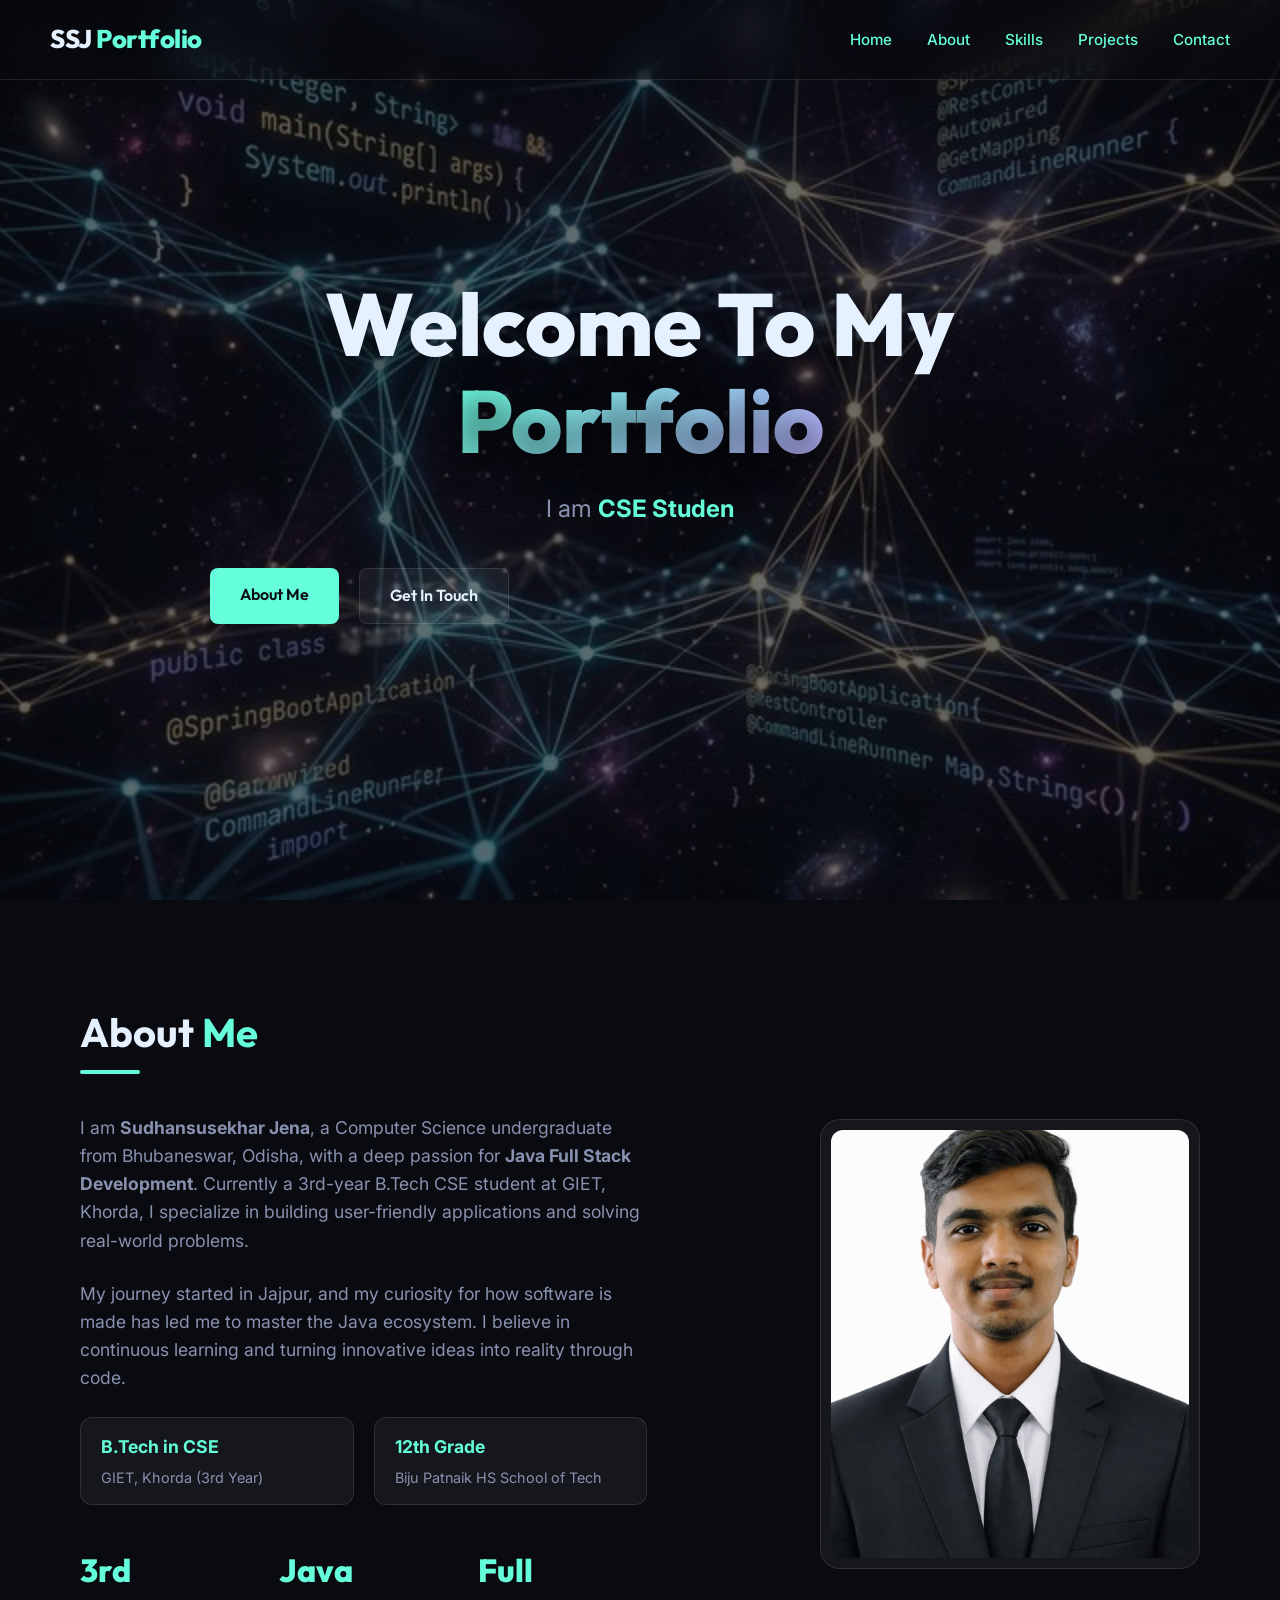
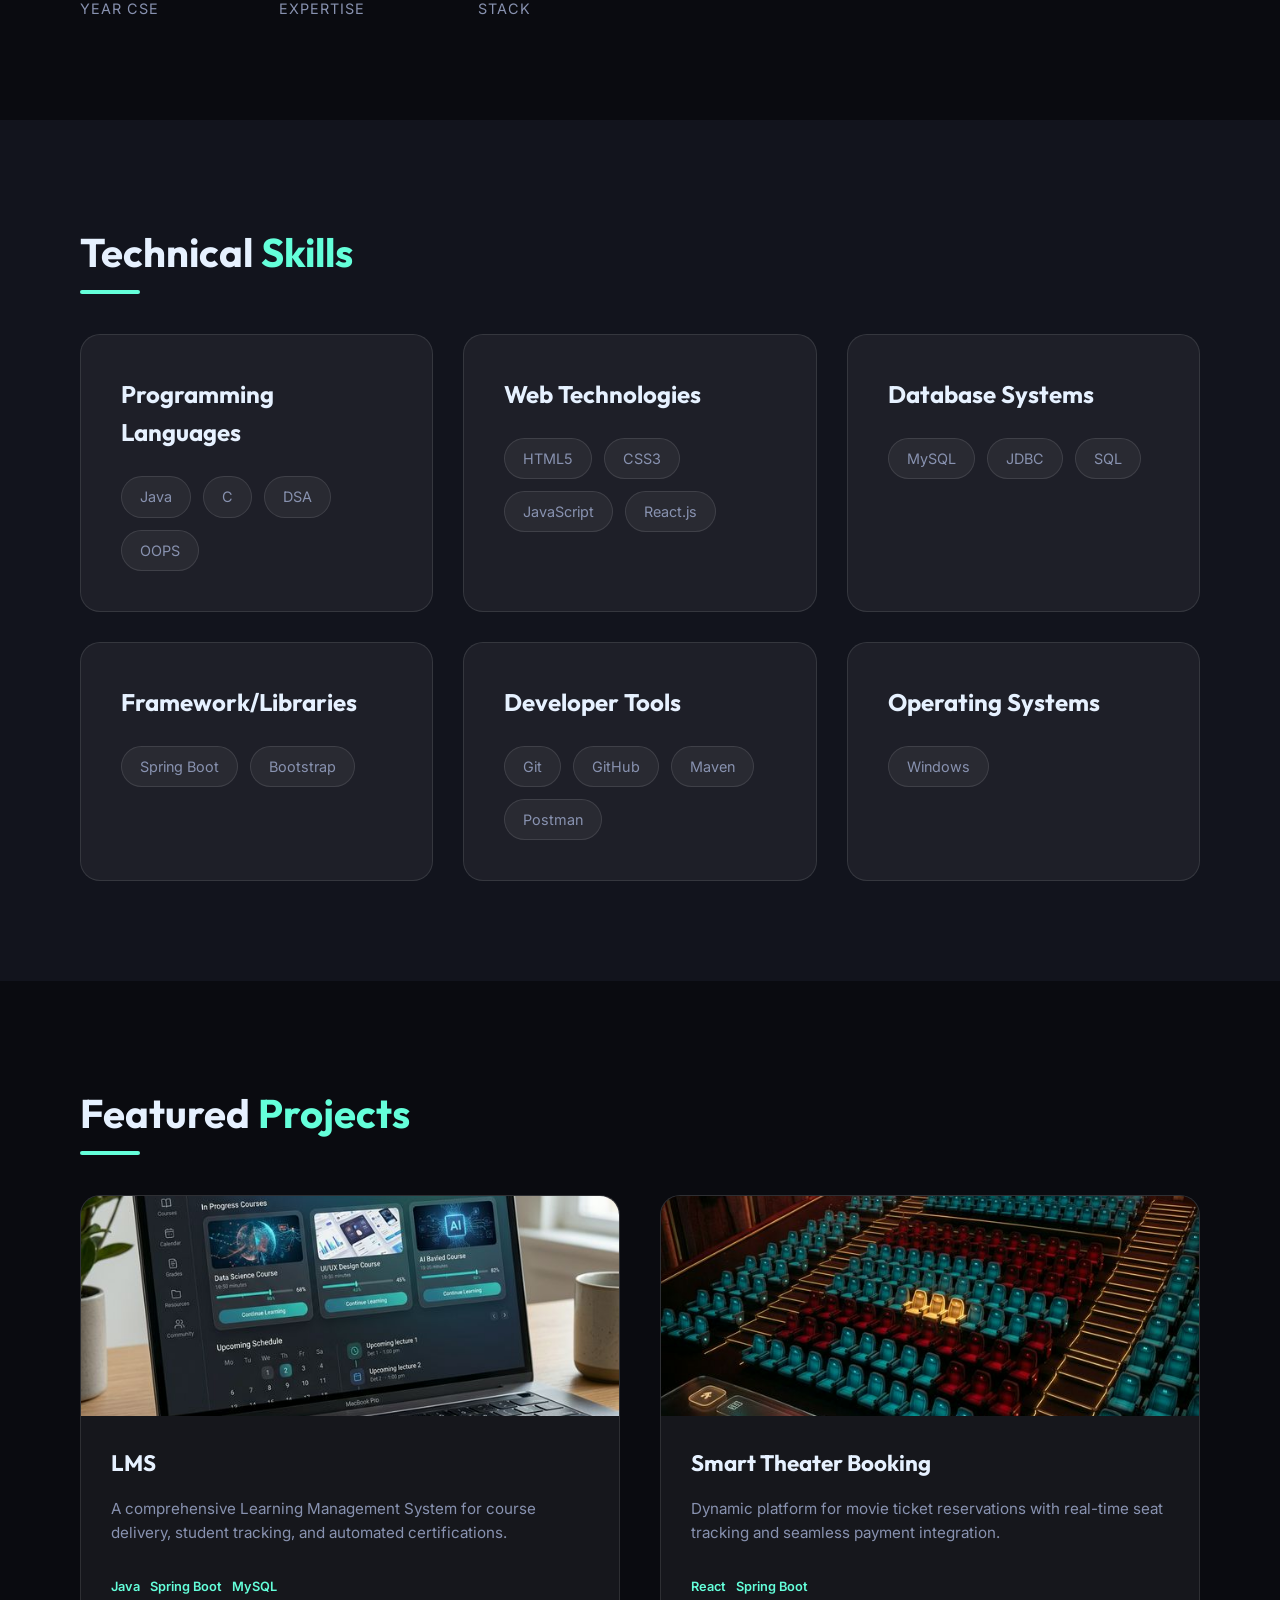
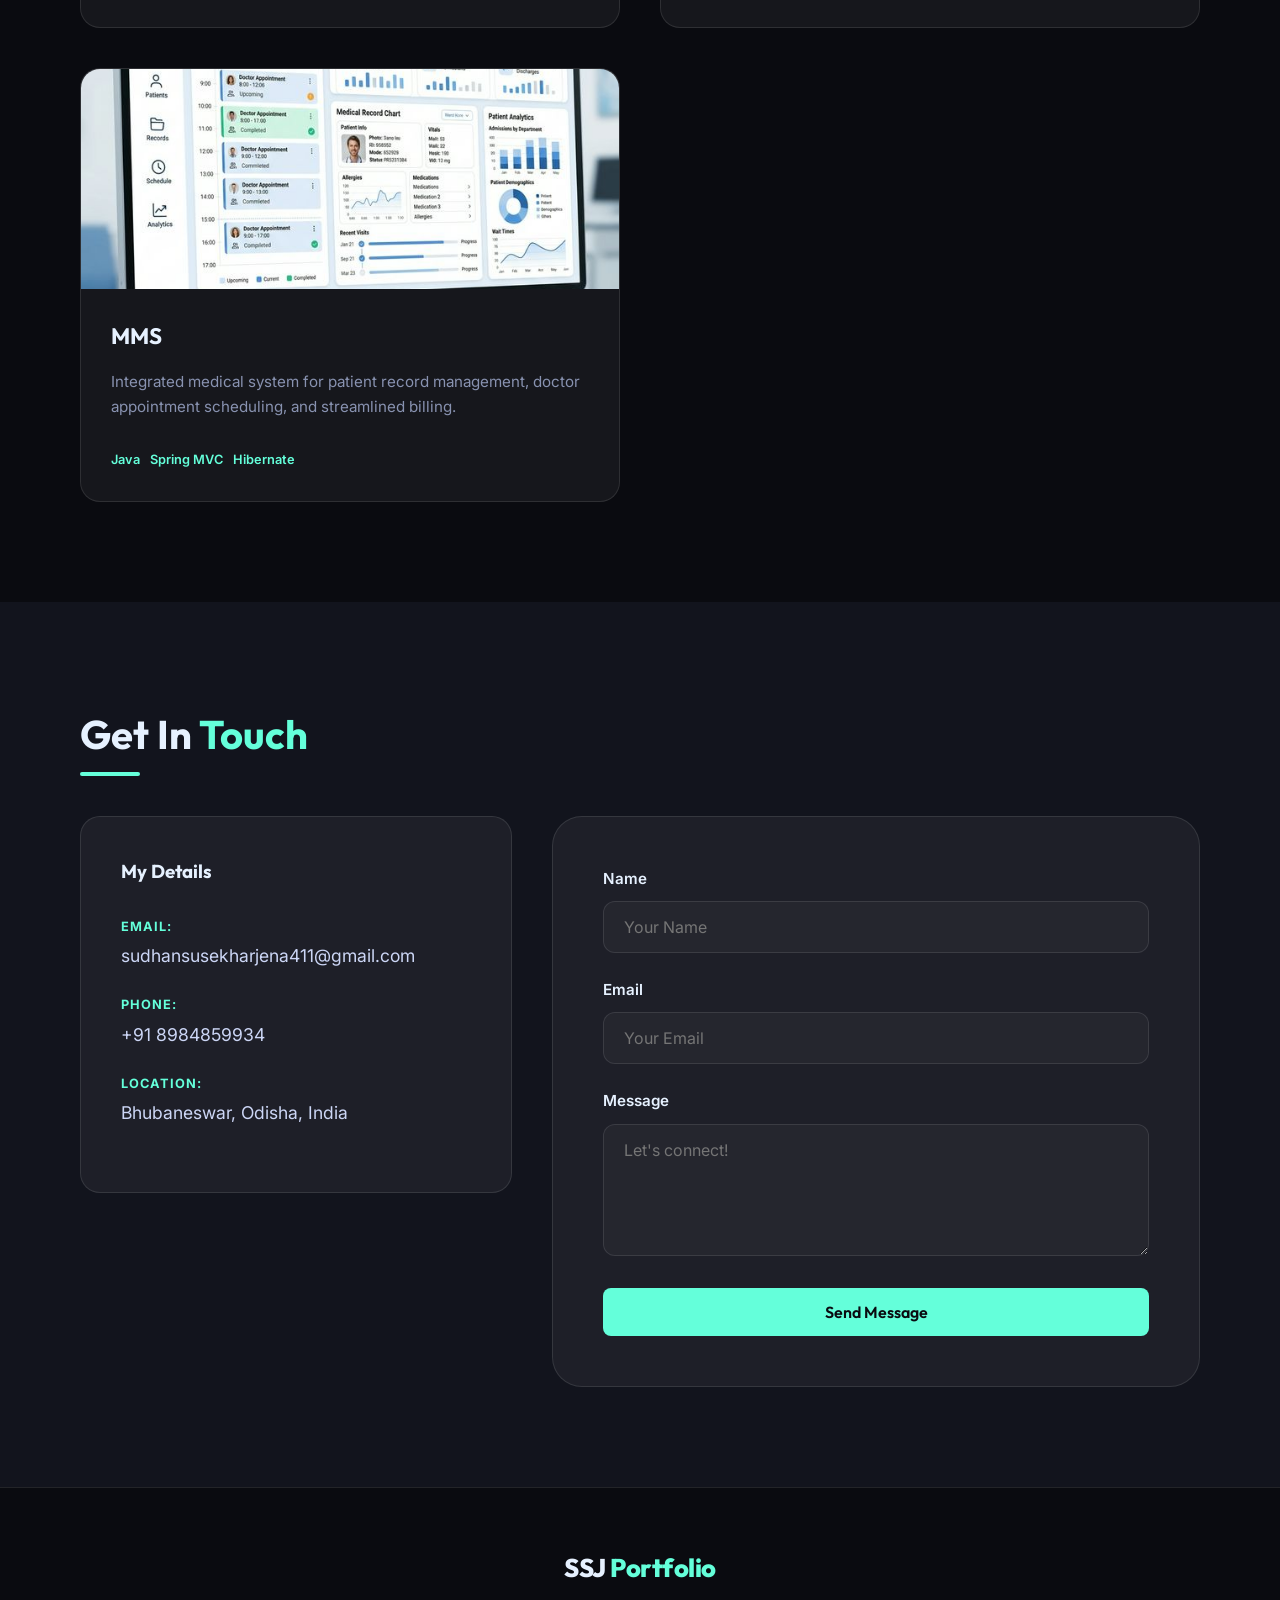
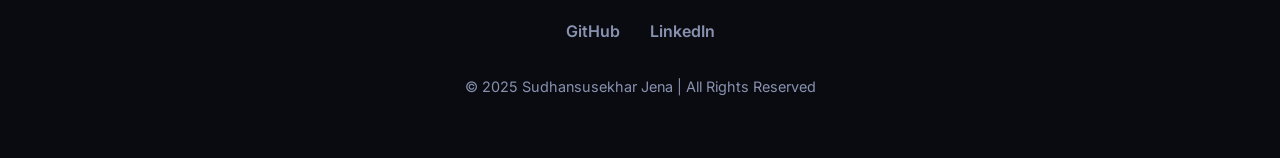
==== index.html @ 1ab4f005 "deploy: 1f499d9bfefc73eb63d0a5795b76efa7eb92ce15" ====
<!DOCTYPE html>
<html lang="en">

<head>
    <meta charset="UTF-8">
    <meta name="viewport" content="width=device-width, initial-scale=1.0">
    <title>Sudhansusekhar Jena | Full-Stack Portfolio</title>
    <meta name="description"
        content="Portfolio of a Passionate Computer Science Student specializing in Full-Stack Development and AI.">
    <link rel="preconnect" href="https://fonts.googleapis.com">
    <link rel="preconnect" href="https://fonts.gstatic.com" crossorigin>
    <link
        href="https://fonts.googleapis.com/css2?family=Inter:wght@300;400;600;800&family=Outfit:wght@400;700&display=swap"
        rel="stylesheet">
    <link rel="stylesheet" href="style.css">
</head>

<body>
    <div class="cursor-glow"></div>

    <nav id="main-nav">
        <a href="#home" class="logo">SSJ<span> Portfolio</span></a>
        <ul class="nav-links">
            <li><a href="#home">Home</a></li>
            <li><a href="#about">About</a></li>
            <li><a href="#skills">Skills</a></li>
            <li><a href="#projects">Projects</a></li>
            <li><a href="#contact">Contact</a></li>
        </ul>
        <div class="menu-toggle" id="mobile-menu">
            <span class="bar"></span>
            <span class="bar"></span>
            <span class="bar"></span>
        </div>
    </nav>

    <header id="home" class="hero">
        <div class="hero-content">
            <h1 class="reveal-text">Welcome To My <span class="gradient-text">Portfolio</span></h1>
            <p class="hero-subtitle typing-container">I am <span id="typing-text"></span></p>
            <div class="hero-btns">
                <a href="#about" class="btn btn-primary">About Me</a>
                <a href="#contact" class="btn btn-secondary">Get In Touch</a>
            </div>
        </div>
    </header>

    <section id="about" class="section">
        <div class="container">
            <h2 class="section-title">About <span>Me</span></h2>
            <div class="about-grid">
                <div class="about-text">
                    <p>I am <strong>Sudhansusekhar Jena</strong>, a Computer Science undergraduate from Bhubaneswar,
                        Odisha, with a deep passion for <strong>Java Full Stack Development</strong>. Currently a
                        3rd-year B.Tech CSE student at GIET, Khorda, I specialize in building user-friendly applications
                        and solving real-world problems.</p>
                    <p>My journey started in Jajpur, and my curiosity for how software is made has led me to master the
                        Java ecosystem. I believe in continuous learning and turning innovative ideas into reality
                        through code.</p>

                    <div class="education-grid">
                        <div class="edu-item">
                            <h4>B.Tech in CSE</h4>
                            <p>GIET, Khorda (3rd Year)</p>
                        </div>
                        <div class="edu-item">
                            <h4>12th Grade</h4>
                            <p>Biju Patnaik HS School of Tech</p>
                        </div>
                    </div>

                    <div class="stat-grid">
                        <div class="stat">
                            <span class="stat-num">3rd</span>
                            <span class="stat-label">Year CSE</span>
                        </div>
                        <div class="stat">
                            <span class="stat-num">Java</span>
                            <span class="stat-label">Expertise</span>
                        </div>
                        <div class="stat">
                            <span class="stat-num">Full</span>
                            <span class="stat-label">Stack</span>
                        </div>
                    </div>
                </div>
                <div class="about-image">
                    <div class="image-wrapper">
                         <img src="assets/pasport.jpeg" alt="Sudhansusekhar Jena">
                    </div>
                </div>
            </div>
        </div>
    </section>

    <section id="skills" class="section alt-bg">
        <div class="container">
            <h2 class="section-title">Technical <span>Skills</span></h2>
            <div class="skills-grid">
                <div class="skill-category">
                    <h3>Programming Languages</h3>
                    <div class="skill-tags">
                        <span class="skill-tag">Java</span>
                        <span class="skill-tag">C</span>
                        <span class="skill-tag">DSA</span>
                        <span class="skill-tag">OOPS</span>
                    </div>
                </div>
                <div class="skill-category">
                    <h3>Web Technologies</h3>
                    <div class="skill-tags">
                        <span class="skill-tag">HTML5</span>
                        <span class="skill-tag">CSS3</span>
                        <span class="skill-tag">JavaScript</span>
                        <span class="skill-tag">React.js</span>
                    </div>
                </div>
                <div class="skill-category">
                    <h3>Database Systems</h3>
                    <div class="skill-tags">
                        <span class="skill-tag">MySQL</span>
                        <span class="skill-tag">JDBC</span>
                        <span class="skill-tag">SQL</span>
                    </div>
                </div>
                <div class="skill-category">
                    <h3>Framework/Libraries</h3>
                    <div class="skill-tags">
                        <span class="skill-tag">Spring Boot</span>
                        <span class="skill-tag">Bootstrap</span>
                    </div>
                </div>
                <div class="skill-category">
                    <h3>Developer Tools</h3>
                    <div class="skill-tags">
                        <span class="skill-tag">Git</span>
                        <span class="skill-tag">GitHub</span>
                        <span class="skill-tag">Maven</span>
                        <span class="skill-tag">Postman</span>
                    </div>
                </div>
                <div class="skill-category">
                    <h3>Operating Systems</h3>
                    <div class="skill-tags">
                        <span class="skill-tag">Windows</span>
                    </div>
                </div>
            </div>
        </div>
    </section>

    <section id="projects" class="section">
        <div class="container">
            <h2 class="section-title">Featured <span>Projects</span></h2>
            <div class="projects-grid">
                <!-- Project 1: LMS -->
                <div class="project-card">
                    <div class="project-image">
                        <img src="assets/lms.png" alt="LMS (Learning Management System)">
                        <div class="project-overlay">
                            <a href="#" class="btn btn-sm">Demo</a>
                            <a href="#" class="btn btn-sm btn-outline">Code</a>
                        </div>
                    </div>
                    <div class="project-info">
                        <h3>LMS</h3>
                        <p>A comprehensive Learning Management System for course delivery, student tracking, and
                            automated certifications.</p>
                        <div class="project-tags">
                            <span>Java</span>
                            <span>Spring Boot</span>
                            <span>MySQL</span>
                        </div>
                    </div>
                </div>
                <!-- Project 2: Smart Theater Booking Platform -->
                <div class="project-card">
                    <div class="project-image">
                        <img src="assets/theater.png" alt="Smart Theater Booking Platform">
                        <div class="project-overlay">
                            <a href="#" class="btn btn-sm">Demo</a>
                            <a href="#" class="btn btn-sm btn-outline">Code</a>
                        </div>
                    </div>
                    <div class="project-info">
                        <h3>Smart Theater Booking</h3>
                        <p>Dynamic platform for movie ticket reservations with real-time seat tracking and seamless
                            payment integration.</p>
                        <div class="project-tags">
                            <span>React</span>
                            <span>Spring Boot</span>
                        </div>
                    </div>
                </div>
                <!-- Project 3: MMS (Medical Management System) -->
                <div class="project-card">
                    <div class="project-image">
                        <img src="assets/mms.png" alt="MMS (Medical Management System)">
                        <div class="project-overlay">
                            <a href="#" class="btn btn-sm">Demo</a>
                            <a href="#" class="btn btn-sm btn-outline">Code</a>
                        </div>
                    </div>
                    <div class="project-info">
                        <h3>MMS</h3>
                        <p>Integrated medical system for patient record management, doctor appointment scheduling, and
                            streamlined billing.</p>
                        <div class="project-tags">
                            <span>Java</span>
                            <span>Spring MVC</span>
                            <span>Hibernate</span>
                        </div>
                    </div>
                </div>
            </div>
        </div>
    </section>

    </section>

    <section id="contact" class="section contact-section alt-bg">
        <div class="container">
            <h2 class="section-title">Get In <span>Touch</span></h2>
            <div class="contact-grid">
                <div class="contact-info-card">
                    <h3>My Details</h3>
                    <div class="info-item">
                        <strong>Email:</strong>
                        <span>sudhansusekharjena411@gmail.com</span>
                    </div>
                    <div class="info-item">
                        <strong>Phone:</strong>
                        <span>+91 8984859934</span>
                    </div>
                    <div class="info-item">
                        <strong>Location:</strong>
                        <span>Bhubaneswar, Odisha, India</span>
                    </div>
                </div>
                <form id="contact-form" class="glass-form">
                    <div class="form-group">
                        <label for="name">Name</label>
                        <input type="text" id="name" placeholder="Your Name" required>
                    </div>
                    <div class="form-group">
                        <label for="email">Email</label>
                        <input type="email" id="email" placeholder="Your Email" required>
                    </div>
                    <div class="form-group">
                        <label for="message">Message</label>
                        <textarea id="message" rows="5" placeholder="Let's connect!" required></textarea>
                    </div>
                    <button type="submit" class="btn btn-primary submit-btn">Send Message</button>
                </form>
            </div>
        </div>
    </section>

    <footer>
        <div class="container">
            <div class="footer-content">
                <a href="#home" class="footer-logo">SSJ<span> Portfolio</span></a>
                <div class="social-links">
                    <a href="https://github.com/sudhansuj" target="_blank">GitHub</a>
                    <a href="#" target="_blank">LinkedIn</a>
                </div>
                <p>&copy; 2025 Sudhansusekhar Jena | All Rights Reserved</p>
            </div>
        </div>
    </footer>

    <script src="script.js"></script>
</body>

</html>
---- style.css ----
:root {
    --bg-dark: #0a0b10;
    --bg-alt: #12141d;
    --accent-glow: rgba(100, 255, 218, 0.4);
    --primary: #64ffda;
    --secondary: #bdadff;
    --text-main: #ccd6f6;
    --text-muted: #8892b0;
    --text-white: #e6f1ff;
    --glass-bg: rgba(255, 255, 255, 0.05);
    --glass-border: rgba(255, 255, 255, 0.1);
    --font-heading: 'Outfit', sans-serif;
    --font-body: 'Inter', sans-serif;
    --transition-smooth: all 0.4s cubic-bezier(0.165, 0.84, 0.44, 1);
}

* {
    margin: 0;
    padding: 0;
    box-sizing: border-box;
}

html {
    scroll-behavior: smooth;
    overflow-x: hidden;
}

body {
    background-color: var(--bg-dark);
    color: var(--text-main);
    font-family: var(--font-body);
    line-height: 1.6;
    overflow-x: hidden;
}

/* Base Styles */
.container {
    max-width: 1200px;
    margin: 0 auto;
    padding: 0 40px;
}

.section {
    padding: 100px 0;
    opacity: 0;
    transform: translateY(30px);
    transition: var(--transition-smooth);
}

.section.active {
    opacity: 1;
    transform: translateY(0);
}

.alt-bg {
    background-color: var(--bg-alt);
}

.section-title {
    font-family: var(--font-heading);
    font-size: 2.5rem;
    color: var(--text-white);
    margin-bottom: 50px;
    position: relative;
    display: inline-block;
}

.section-title span {
    color: var(--primary);
}

.section-title::after {
    content: '';
    position: absolute;
    bottom: -10px;
    left: 0;
    width: 60px;
    height: 4px;
    background: var(--primary);
    border-radius: 2px;
}

/* Nav Styles */
nav {
    position: fixed;
    top: 0;
    left: 0;
    width: 100%;
    height: 80px;
    display: flex;
    justify-content: space-between;
    align-items: center;
    padding: 0 50px;
    background-color: rgba(10, 11, 16, 0.4);
    backdrop-filter: blur(20px);
    z-index: 1000;
    border-bottom: 1px solid var(--glass-border);
    transition: var(--transition-smooth);
}

nav.scrolled {
    background-color: rgba(10, 11, 16, 0.9);
    height: 70px;
}

nav .logo, .footer-logo {
    font-family: var(--font-heading);
    font-size: 1.6rem;
    font-weight: 800;
    color: var(--text-white);
    letter-spacing: -0.5px;
    text-decoration: none;
    cursor: pointer;
}

nav .logo span, .footer-logo span {
    color: var(--primary);
}

.nav-links {
    list-style: none;
    display: flex;
    gap: 35px;
    align-items: center;
}

.nav-links a {
    text-decoration: none;
    color: var(--text-white);
    font-size: 0.95rem;
    font-weight: 500;
    transition: var(--transition-smooth);
    position: relative;
    opacity: 0.8;
}

.nav-links a:hover, .nav-links a.active {
    color: var(--primary);
    opacity: 1;
}

/* Mobile Menu Toggle */
.menu-toggle {
    display: none;
    cursor: pointer;
    z-index: 1001;
}

.bar {
    width: 25px;
    height: 2px;
    background-color: var(--text-white);
    margin: 5px 0;
    transition: var(--transition-smooth);
}

/* Hero Section Refined */
.hero {
    height: 100vh;
    display: flex;
    align-items: center;
    justify-content: center;
    text-align: center;
    position: relative;
    background: linear-gradient(rgba(10, 11, 16, 0.6), rgba(10, 11, 16, 0.6)), url('assets/full-hero-bg.png');
    background-size: cover;
    background-position: center;
    background-attachment: fixed;
}

.hero-content {
    max-width: 900px;
    z-index: 2;
    padding: 0 20px;
}

.hero-content h1 {
    font-family: var(--font-heading);
    font-size: clamp(3rem, 10vw, 5.5rem);
    font-weight: 800;
    line-height: 1.1;
    color: var(--text-white);
    margin-bottom: 20px;
    text-shadow: 0 10px 30px rgba(0, 0, 0, 0.5);
}

.gradient-text {
    background: linear-gradient(135deg, var(--primary), var(--secondary));
    -webkit-background-clip: text;
    background-clip: text;
    -webkit-text-fill-color: transparent;
}

.hero-subtitle {
    font-size: 1.5rem;
    color: var(--text-muted);
    margin-bottom: 40px;
}

#typing-text {
    color: var(--primary);
    font-weight: 700;
}

/* Education Styles */
.education-grid {
    display: grid;
    grid-template-columns: 1fr 1fr;
    gap: 20px;
    margin-bottom: 30px;
}

.edu-item {
    background: var(--glass-bg);
    padding: 15px 20px;
    border-radius: 12px;
    border: 1px solid var(--glass-border);
}

.edu-item h4 {
    color: var(--primary);
    font-size: 1.1rem;
    margin-bottom: 5px;
}

.edu-item p {
    font-size: 0.9rem !important;
    margin-bottom: 0 !important;
}

/* Certificate Slider */
.certificate-slider {
    display: flex;
    gap: 25px;
    overflow-x: auto;
    padding: 20px 10px;
    scroll-snap-type: x mandatory;
    scrollbar-width: thin;
    scrollbar-color: var(--primary) transparent;
}

.cert-item {
    min-width: 300px;
    height: 200px;
    background: var(--glass-bg);
    border-radius: 15px;
    overflow: hidden;
    border: 1px solid var(--glass-border);
    scroll-snap-align: start;
    transition: var(--transition-smooth);
}

.cert-item:hover {
    transform: scale(1.05);
    border-color: var(--primary);
}

.cert-item img {
    width: 100%;
    height: 100%;
    object-fit: cover;
}

/* Contact Grid */
.contact-grid {
    display: grid;
    grid-template-columns: 1fr 1.5fr;
    gap: 40px;
    align-items: start;
}

.contact-info-card {
    background: var(--glass-bg);
    padding: 40px;
    border-radius: 20px;
    border: 1px solid var(--glass-border);
}

.contact-info-card h3 {
    color: var(--text-white);
    margin-bottom: 30px;
    font-family: var(--font-heading);
}

.info-item {
    margin-bottom: 25px;
}

.info-item strong {
    display: block;
    color: var(--primary);
    font-size: 0.8rem;
    text-transform: uppercase;
    letter-spacing: 1px;
    margin-bottom: 5px;
}

.info-item span {
    color: var(--text-main);
    font-size: 1.1rem;
}

@media (max-width: 991px) {
    .contact-grid {
        grid-template-columns: 1fr;
    }
    .education-grid {
        grid-template-columns: 1fr;
    }
}

.hero-btns {
    display: flex;
    gap: 20px;
}

.btn {
    padding: 14px 30px;
    border-radius: 8px;
    font-weight: 600;
    text-decoration: none;
    font-family: var(--font-heading);
    transition: var(--transition-smooth);
    cursor: pointer;
    border: none;
    font-size: 1rem;
}

.btn-primary {
    background: var(--primary);
    color: var(--bg-dark);
}

.btn-primary:hover {
    transform: translateY(-4px);
    box-shadow: 0 10px 25px rgba(100, 255, 218, 0.3);
}

.btn-secondary {
    background: var(--glass-bg);
    color: var(--text-white);
    border: 1px solid var(--glass-border);
}

.btn-secondary:hover {
    background: rgba(255, 255, 255, 0.1);
    transform: translateY(-4px);
}

.hero-visual {
    flex: 1;
    display: flex;
    justify-content: center;
    align-items: center;
    position: relative;
    z-index: 1;
}

#hero-img {
    max-width: 90%;
    z-index: 3;
    filter: drop-shadow(0 0 30px rgba(100, 255, 218, 0.2));
}

.floating-shapes {
    position: absolute;
    width: 100%;
    height: 100%;
}

.shape {
    position: absolute;
    background: linear-gradient(135deg, var(--primary), var(--secondary));
    border-radius: 50%;
    filter: blur(80px);
    opacity: 0.1;
    animation: float 10s infinite alternate;
}

.s1 { width: 300px; height: 300px; top: 10%; right: 10%; animation-delay: 0s; }
.s2 { width: 200px; height: 200px; bottom: 20%; left: 0; animation-delay: 2s; }
.s3 { width: 150px; height: 150px; top: 40%; left: 30%; animation-delay: 4s; }

@keyframes float {
    0% { transform: translate(0, 0) scale(1.1); }
    100% { transform: translate(30px, -30px) scale(1); }
}

/* About Section */
.about-grid {
    display: grid;
    grid-template-columns: 1.2fr 1fr;
    gap: 80px;
    align-items: start; /* Align to the top */
}

.about-text p {
    font-size: 1.1rem;
    color: var(--text-muted);
    margin-bottom: 25px;
}

.about-text p:first-child {
    margin-top: 0; /* Removing browser default margin */
}

.stat-grid {
    display: grid;
    grid-template-columns: repeat(3, 1fr);
    margin-top: 40px;
    gap: 30px;
}

.stat {
    display: flex;
    flex-direction: column;
}

.stat-num {
    font-size: 2rem;
    font-weight: 800;
    color: var(--primary);
    font-family: var(--font-heading);
}

.stat-label {
    font-size: 0.9rem;
    color: var(--text-muted);
    text-transform: uppercase;
    letter-spacing: 1px;
}

.image-wrapper {
    position: relative;
    width: 380px;
    height: 450px;
    border-radius: 20px;
    overflow: hidden;
    padding: 10px;
    border: 1px solid var(--glass-border);
    background: var(--glass-bg);
    transition: var(--transition-smooth);
}

.image-wrapper img {
    width: 100%;
    height: 100%;
    object-fit: cover;
    border-radius: 12px;
}

/* Hover effect removed for stability */

.about-image {
    display: flex;
    justify-content: flex-end;
    padding-top: 5px; /* Alignment with first line of text */
}

/* Skills Section */
.skills-grid {
    display: grid;
    grid-template-columns: repeat(auto-fit, minmax(300px, 1fr));
    gap: 30px;
}

.skill-category {
    background: var(--glass-bg);
    border: 1px solid var(--glass-border);
    padding: 40px;
    border-radius: 20px;
    transition: var(--transition-smooth);
}

.skill-category:hover {
    transform: translateY(-10px);
    border-color: var(--primary);
    box-shadow: 0 15px 40px rgba(0, 0, 0, 0.4);
}

.skill-category h3 {
    font-family: var(--font-heading);
    color: var(--text-white);
    margin-bottom: 25px;
    font-size: 1.5rem;
}

.skill-tags {
    display: flex;
    flex-wrap: wrap;
    gap: 12px;
}

.skill-tag {
    background: rgba(255, 255, 255, 0.05);
    padding: 8px 18px;
    border-radius: 50px;
    font-size: 0.9rem;
    color: var(--text-muted);
    border: 1px solid var(--glass-border);
    transition: var(--transition-smooth);
}

.skill-tag:hover {
    color: var(--primary);
    border-color: var(--primary);
    background: rgba(100, 255, 218, 0.05);
}

/* Projects Section */
.projects-grid {
    display: grid;
    grid-template-columns: repeat(auto-fit, minmax(350px, 1fr));
    gap: 40px;
}

.project-card {
    background: var(--glass-bg);
    border-radius: 20px;
    overflow: hidden;
    border: 1px solid var(--glass-border);
    transition: var(--transition-smooth);
}

.project-card:hover {
    transform: translateY(-10px);
    border-color: var(--primary);
}

.project-image {
    position: relative;
    height: 220px;
    overflow: hidden;
}

.project-image img {
    width: 100%;
    height: 100%;
    object-fit: cover;
    transition: var(--transition-smooth);
}

.project-overlay {
    position: absolute;
    top: 0;
    left: 0;
    width: 100%;
    height: 100%;
    background: rgba(10, 11, 16, 0.8);
    display: flex;
    justify-content: center;
    align-items: center;
    gap: 15px;
    opacity: 0;
    transition: var(--transition-smooth);
}

.project-card:hover .project-overlay {
    opacity: 1;
}

.project-card:hover .project-image img {
    transform: scale(1.1);
}

.btn-sm {
    padding: 8px 18px;
    font-size: 0.85rem;
}

.btn-outline {
    background: transparent;
    border: 1px solid var(--primary);
    color: var(--primary);
}

.project-info {
    padding: 30px;
}

.project-info h3 {
    font-family: var(--font-heading);
    color: var(--text-white);
    margin-bottom: 15px;
    font-size: 1.4rem;
}

.project-info p {
    color: var(--text-muted);
    font-size: 0.95rem;
    margin-bottom: 20px;
    height: 60px;
    overflow: hidden;
}

.project-tags {
    display: flex;
    gap: 10px;
}

.project-tags span {
    font-size: 0.8rem;
    color: var(--primary);
    font-weight: 600;
}

/* Contact Section */
.contact-container {
    max-width: 800px;
    margin: 0 auto;
}

.glass-form {
    background: var(--glass-bg);
    padding: 50px;
    border-radius: 30px;
    border: 1px solid var(--glass-border);
}

.form-group {
    margin-bottom: 25px;
}

.form-group label {
    display: block;
    margin-bottom: 10px;
    color: var(--text-white);
    font-weight: 600;
    font-size: 0.95rem;
}

.form-group input, .form-group textarea {
    width: 100%;
    background: rgba(255, 255, 255, 0.03);
    border: 1px solid var(--glass-border);
    padding: 15px 20px;
    border-radius: 12px;
    color: var(--text-white);
    font-family: var(--font-body);
    font-size: 1rem;
    transition: var(--transition-smooth);
}

.form-group input:focus, .form-group textarea:focus {
    outline: none;
    border-color: var(--primary);
    background: rgba(255, 255, 255, 0.05);
}

.submit-btn {
    width: 100%;
}

/* Cursor Glow Effect */
.cursor-glow {
    position: fixed;
    width: 600px;
    height: 600px;
    background: radial-gradient(circle, rgba(100, 255, 218, 0.07) 0%, transparent 60%);
    border-radius: 50%;
    pointer-events: none;
    z-index: -1;
    transform: translate(-50%, -50%);
    transition: opacity 0.3s;
}

/* Footer */
footer {
    padding: 60px 0;
    border-top: 1px solid var(--glass-border);
    background: var(--bg-dark);
}

.footer-content {
    display: flex;
    flex-direction: column;
    align-items: center;
    gap: 30px;
}

.social-links {
    display: flex;
    gap: 30px;
}

.social-links a {
    text-decoration: none;
    color: var(--text-muted);
    font-weight: 600;
    transition: var(--transition-smooth);
}

.social-links a:hover {
    color: var(--primary);
}

footer p {
    color: var(--text-muted);
    font-size: 0.9rem;
}

/* Mobile Responsive Refined */
@media (max-width: 991px) {
    nav {
        padding: 0 30px;
    }

    .menu-toggle {
        display: block;
    }

    .nav-links {
        position: fixed;
        right: -100%;
        top: 0;
        width: 100%;
        height: 100vh;
        background-color: rgba(10, 11, 16, 0.98);
        backdrop-filter: blur(30px);
        flex-direction: column;
        justify-content: center;
        transition: var(--transition-smooth);
        z-index: 1000;
    }

    .nav-links.active {
        right: 0;
    }

    .nav-links li {
        margin: 20px 0;
    }

    .nav-links a {
        font-size: 1.5rem;
    }

    .hero-content h1 {
        font-size: 3.5rem;
    }

    .hero-btns {
        flex-direction: column;
        gap: 15px;
    }

    .btn {
        width: 100%;
    }

    .about-grid {
        grid-template-columns: 1fr;
    }
}

.menu-toggle.active .bar:nth-child(2) {
    opacity: 0;
}

.menu-toggle.active .bar:nth-child(1) {
    transform: translateY(7px) rotate(45deg);
}

.menu-toggle.active .bar:nth-child(3) {
    transform: translateY(-7px) rotate(-45deg);
}

/* Toast Notifications - Professional Style */
.toast-notification {
    position: fixed;
    bottom: 30px;
    right: 30px;
    background: rgba(18, 20, 29, 0.85);
    backdrop-filter: blur(15px);
    color: var(--text-white);
    padding: 18px 30px;
    border-radius: 15px;
    border: 1px solid var(--glass-border);
    box-shadow: 0 10px 40px rgba(0, 0, 0, 0.5);
    transform: translateY(100px);
    opacity: 0;
    transition: all 0.5s cubic-bezier(0.175, 0.885, 0.32, 1.275);
    z-index: 9999;
    font-family: var(--font-heading);
    font-weight: 600;
}

.toast-notification.success {
    border-left: 5px solid var(--primary);
}

.toast-notification.error {
    border-left: 5px solid #ff4d4d;
}

.toast-notification.show {
    transform: translateY(0);
    opacity: 1;
}
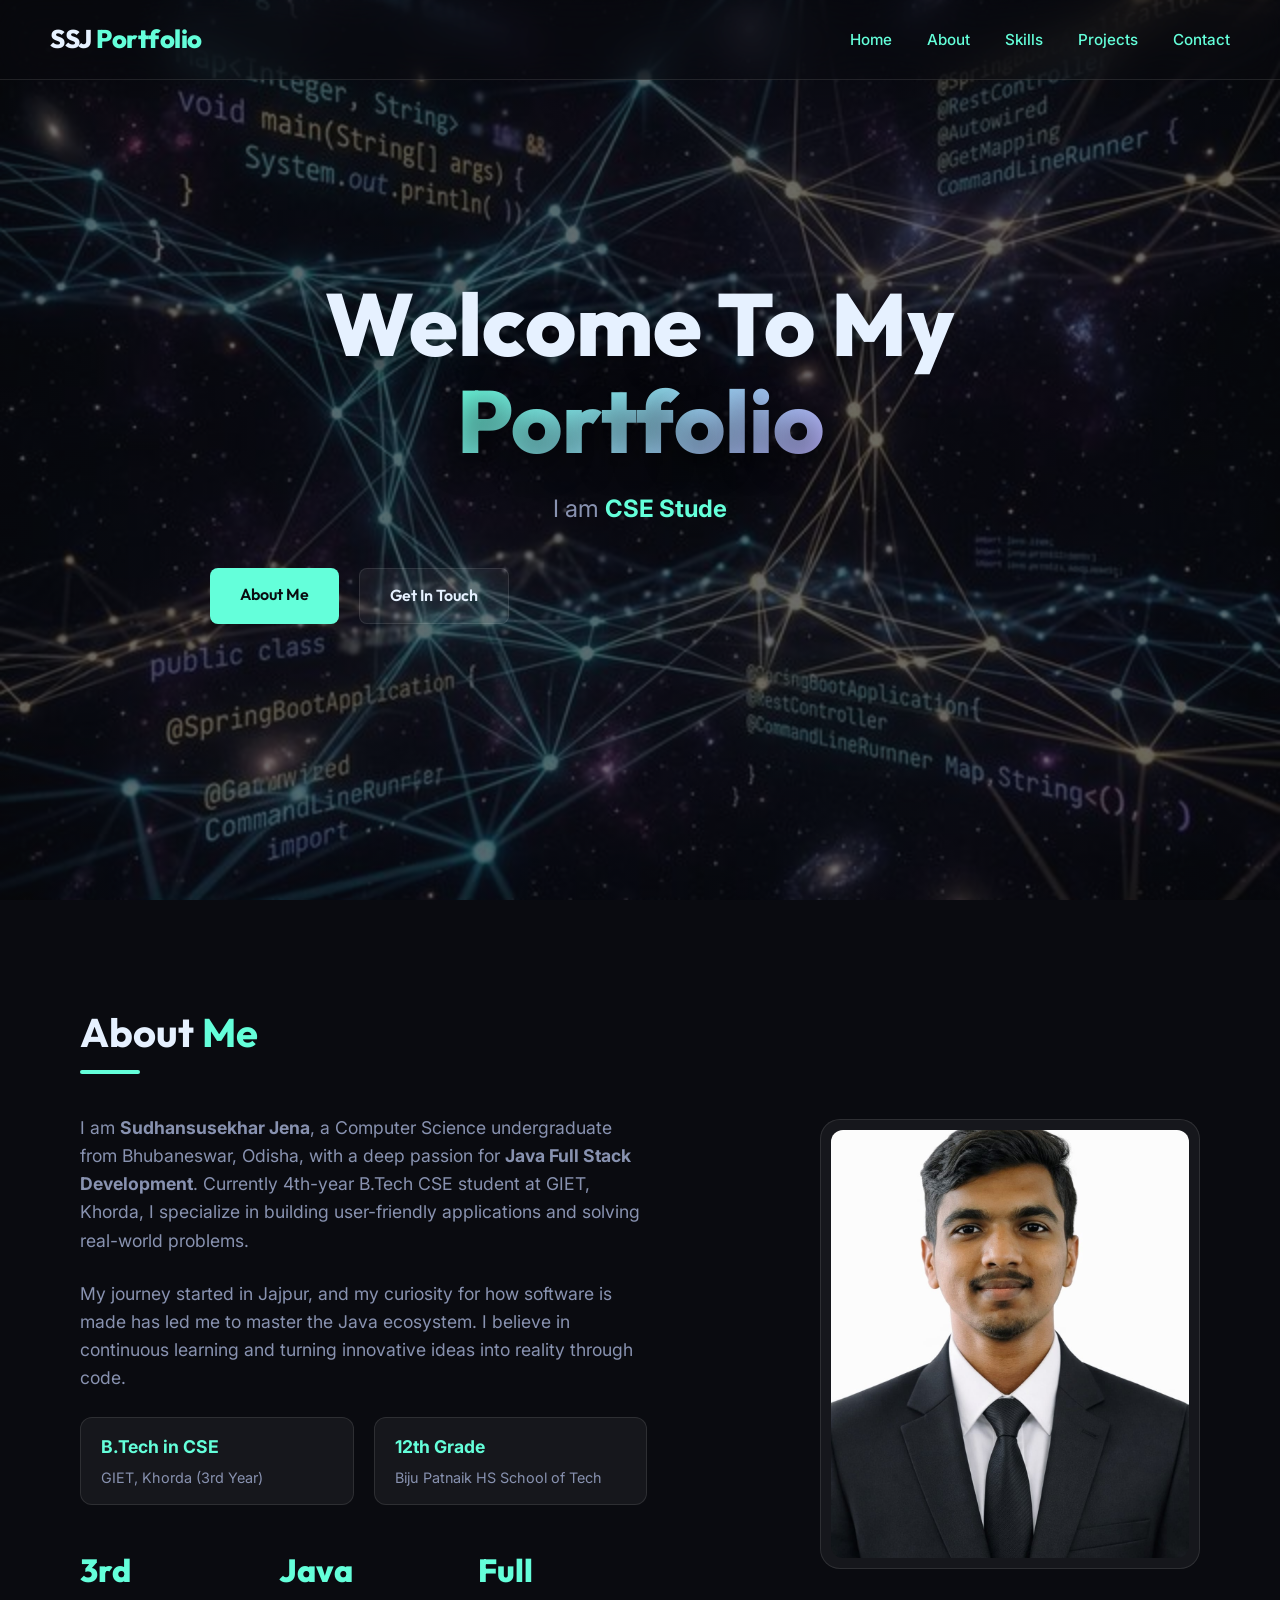
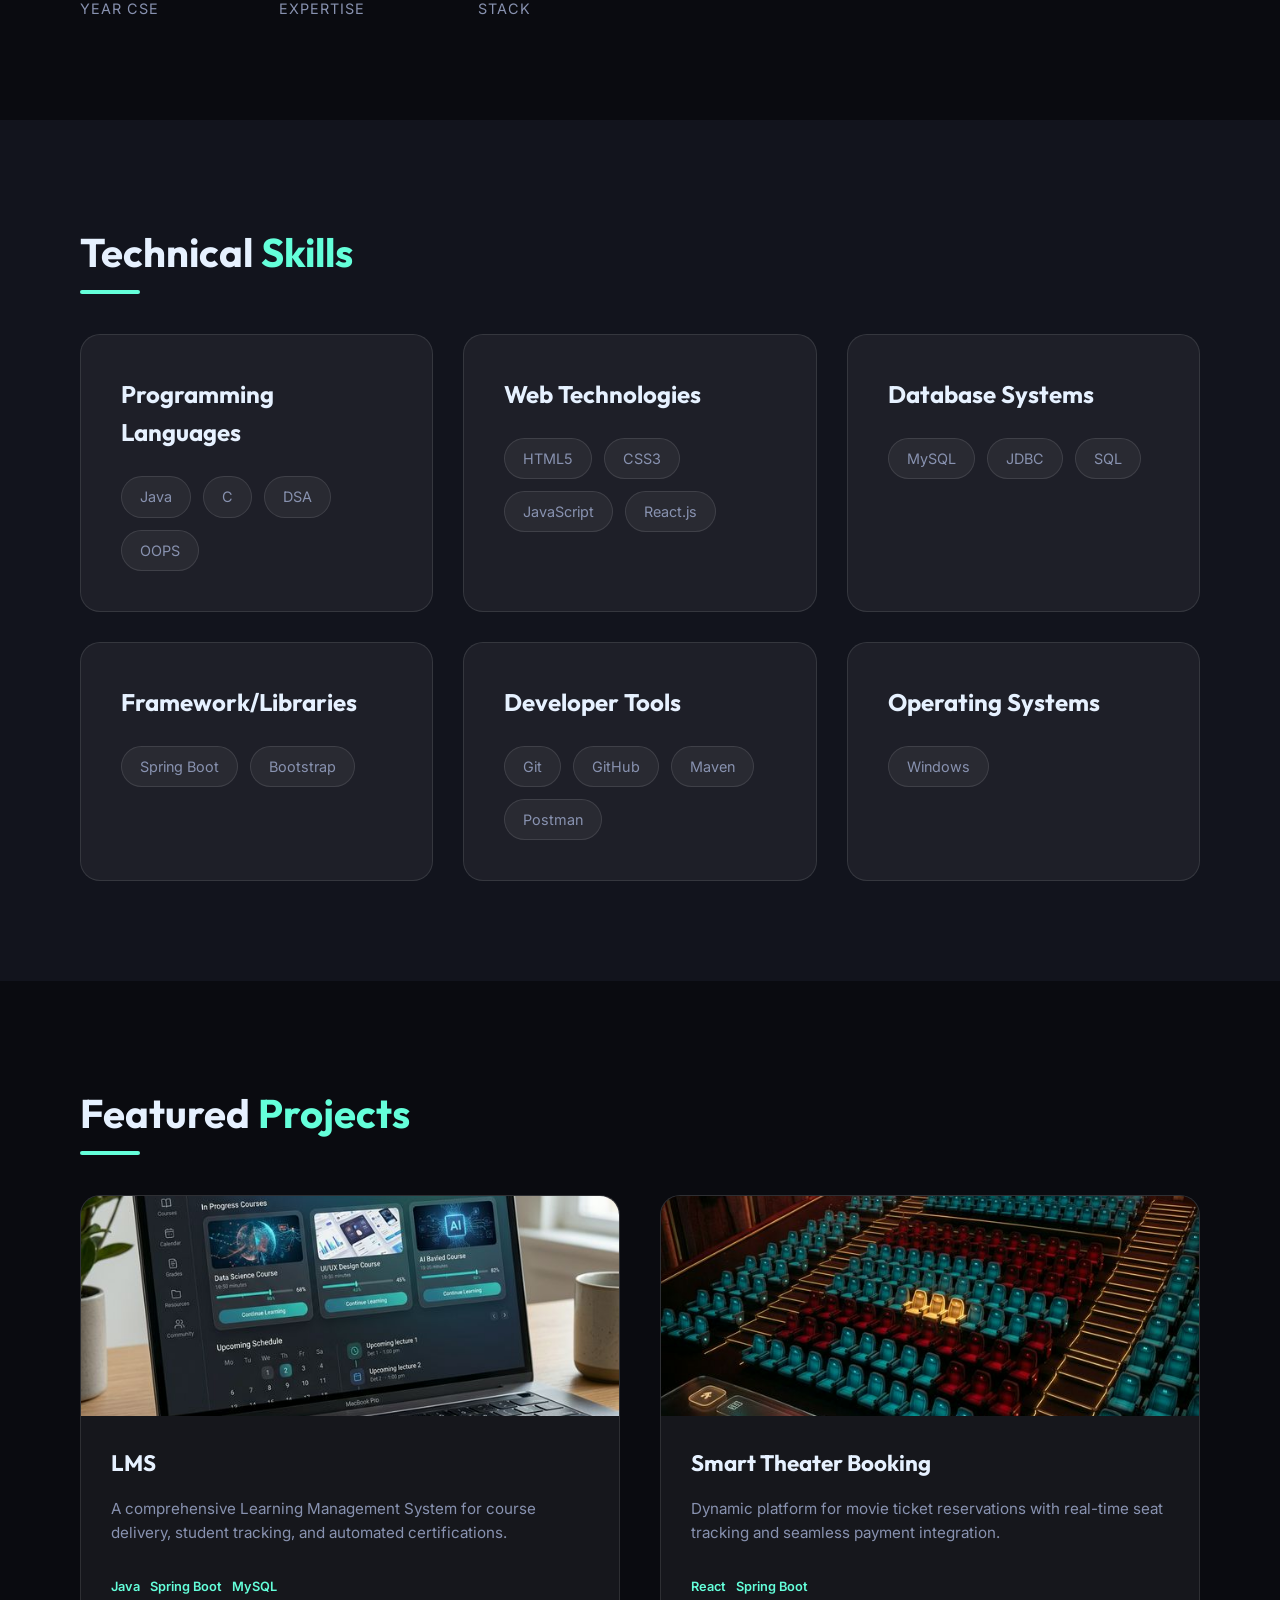
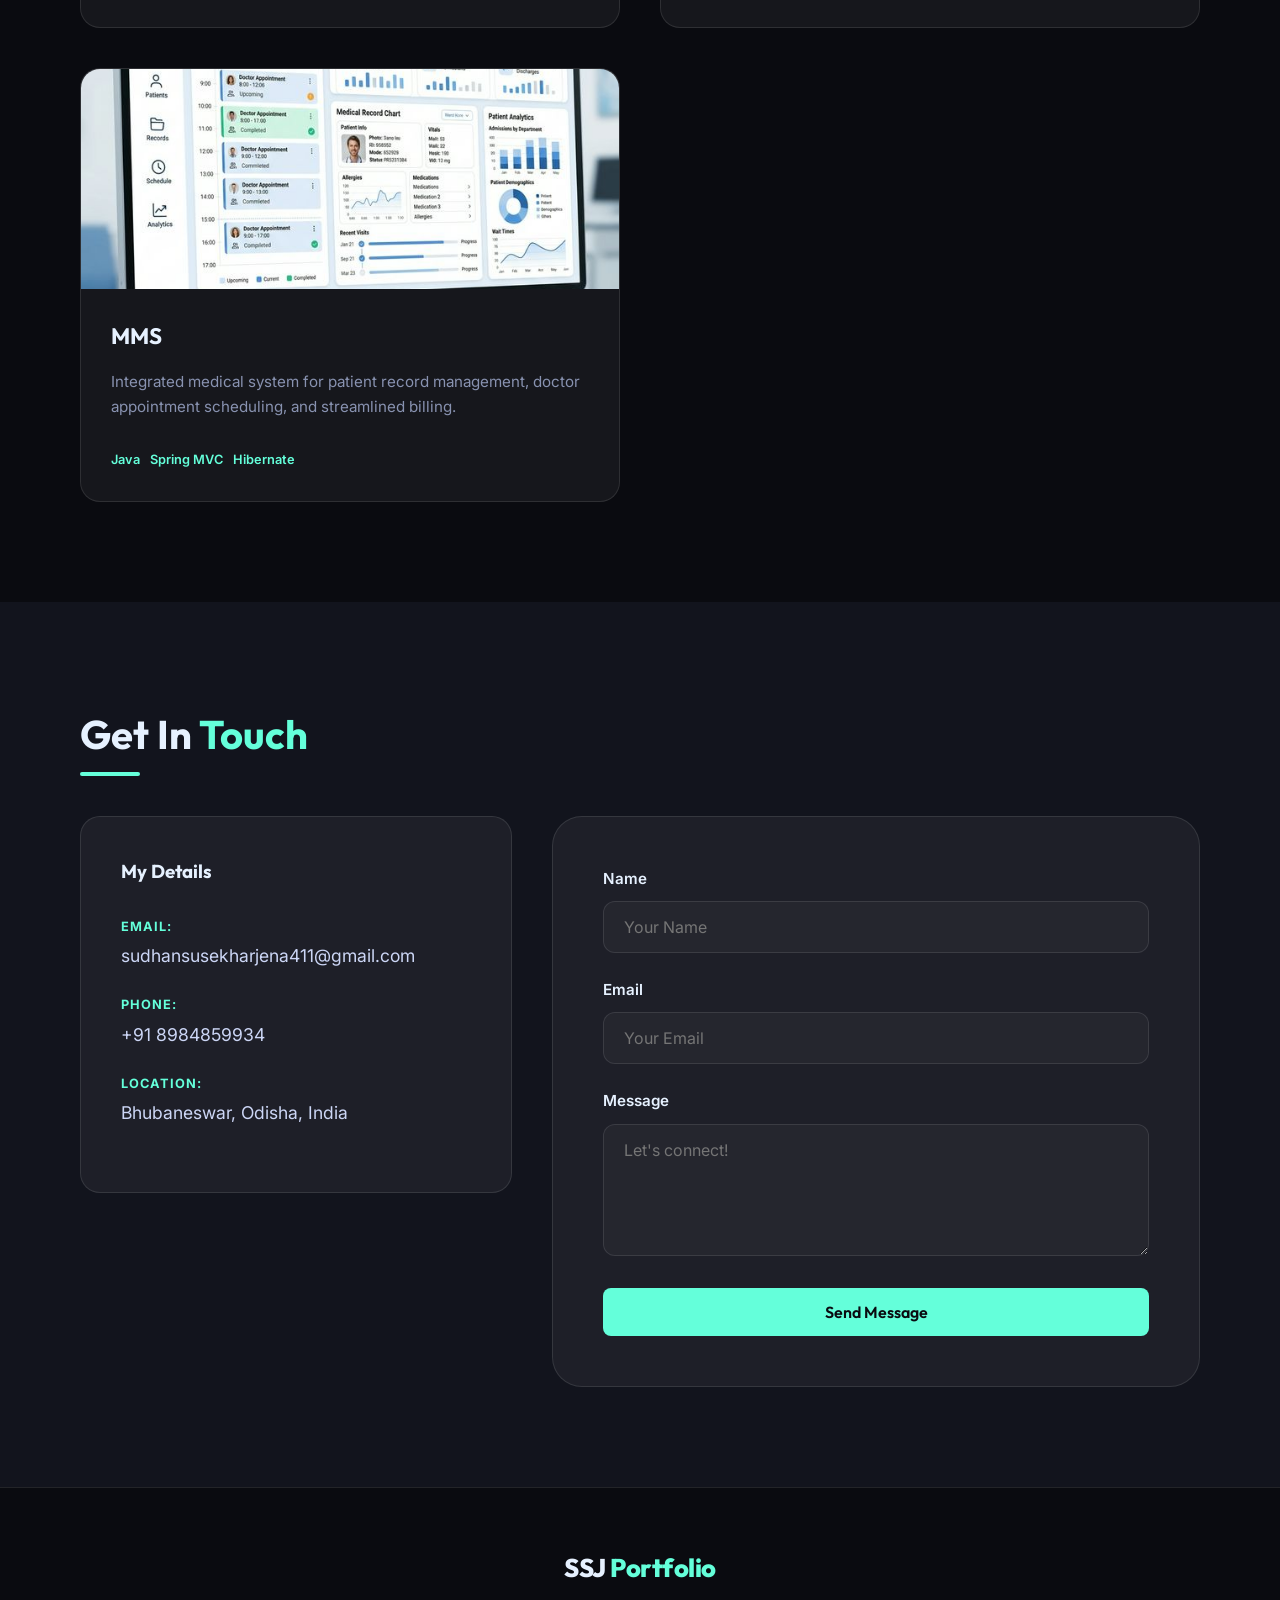
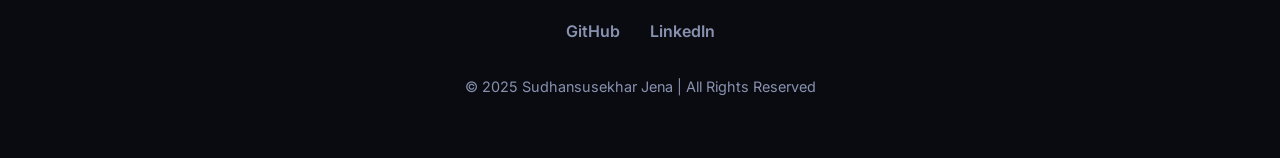
==== commit a91d5972: "deploy: 9006489f6bc3766ecf80f6a14aeba965f2bb3602" ====
--- a/index.html
+++ b/index.html
@@ -51,8 +51,8 @@
             <div class="about-grid">
                 <div class="about-text">
                     <p>I am <strong>Sudhansusekhar Jena</strong>, a Computer Science undergraduate from Bhubaneswar,
-                        Odisha, with a deep passion for <strong>Java Full Stack Development</strong>. Currently a
-                        3rd-year B.Tech CSE student at GIET, Khorda, I specialize in building user-friendly applications
+                        Odisha, with a deep passion for <strong>Java Full Stack Development</strong>. Currently
+                        4th-year B.Tech CSE student at GIET, Khorda, I specialize in building user-friendly applications
                         and solving real-world problems.</p>
                     <p>My journey started in Jajpur, and my curiosity for how software is made has led me to master the
                         Java ecosystem. I believe in continuous learning and turning innovative ideas into reality
@@ -261,8 +261,8 @@
             <div class="footer-content">
                 <a href="#home" class="footer-logo">SSJ<span> Portfolio</span></a>
                 <div class="social-links">
-                    <a href="https://github.com/sudhansuj" target="_blank">GitHub</a>
-                    <a href="#" target="_blank">LinkedIn</a>
+                    <a href="https://github.com/Sudhansusekhar26" target="_blank">GitHub</a>
+                    <a href="https://www.linkedin.com/in/sudhansusekhar-jena" target="_blank">LinkedIn</a>
                 </div>
                 <p>&copy; 2025 Sudhansusekhar Jena | All Rights Reserved</p>
             </div>
@@ -272,4 +272,4 @@
     <script src="script.js"></script>
 </body>
 
-</html>+</html>
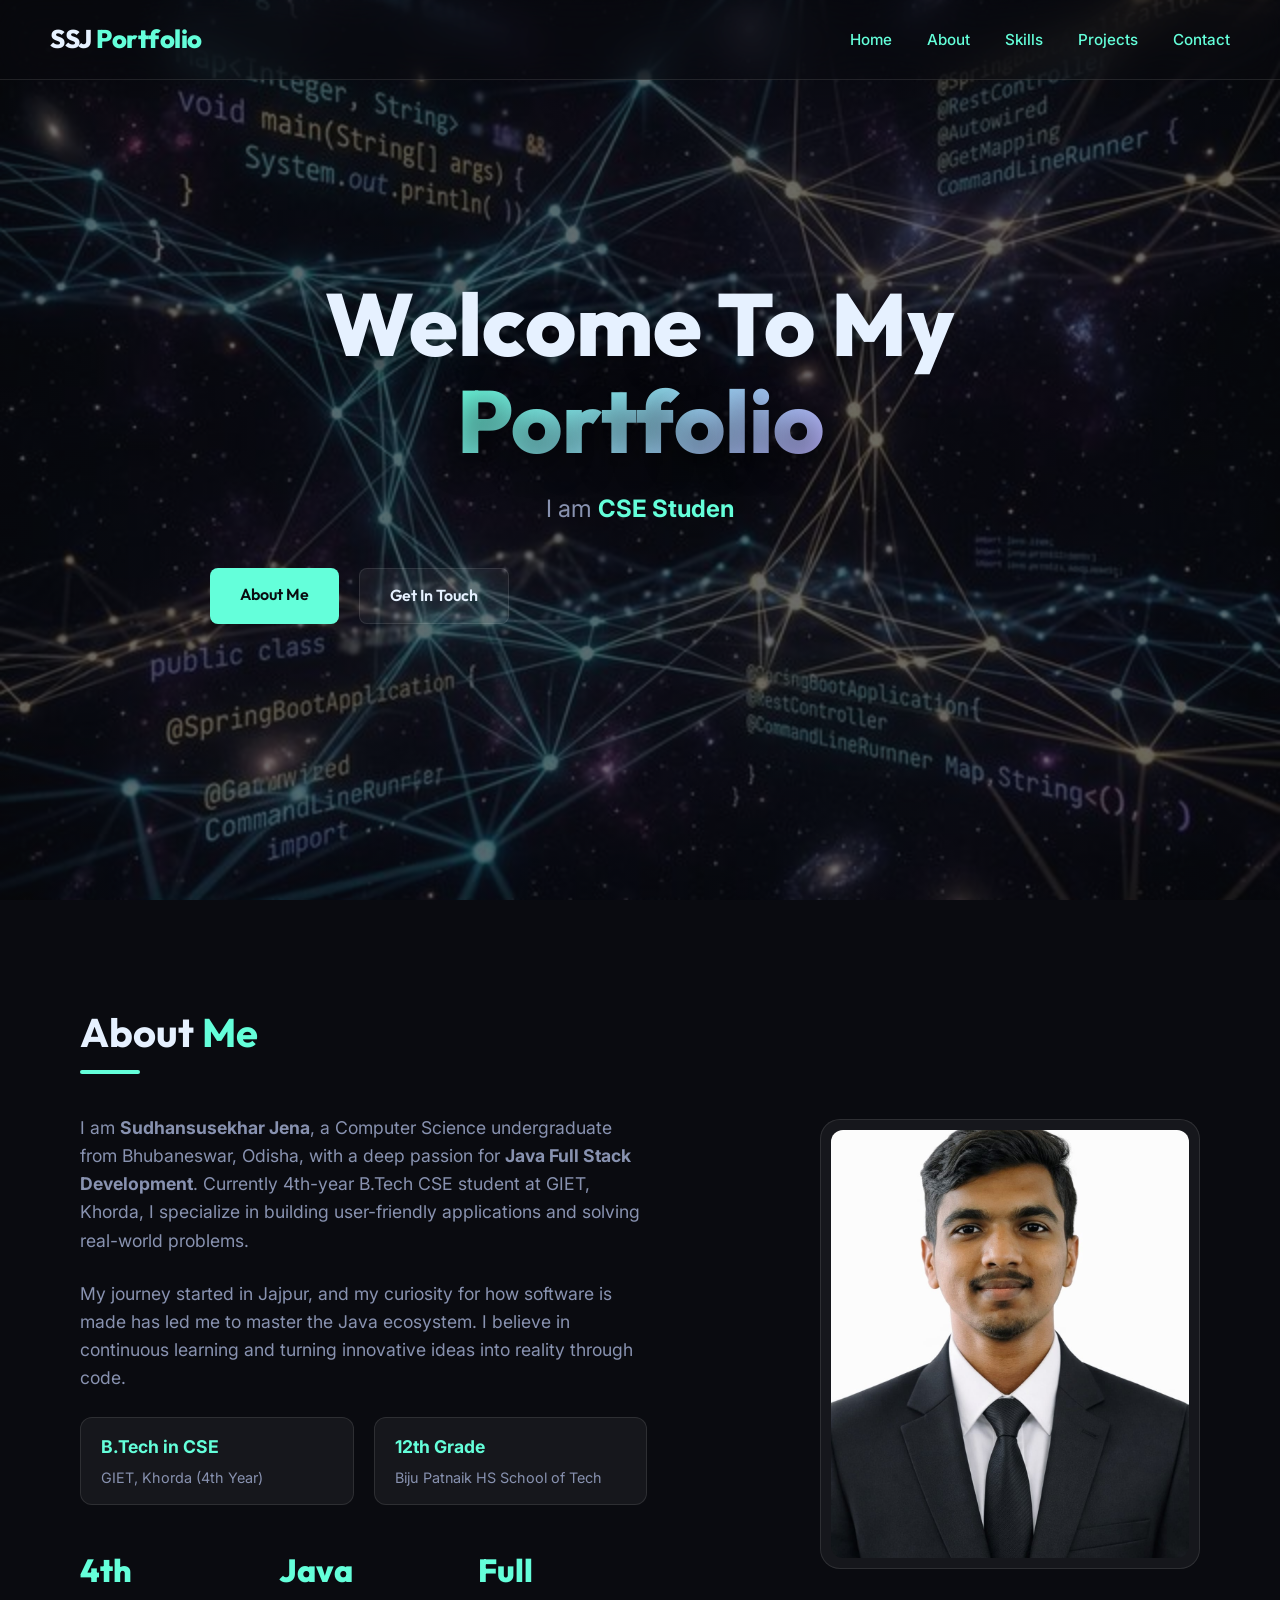
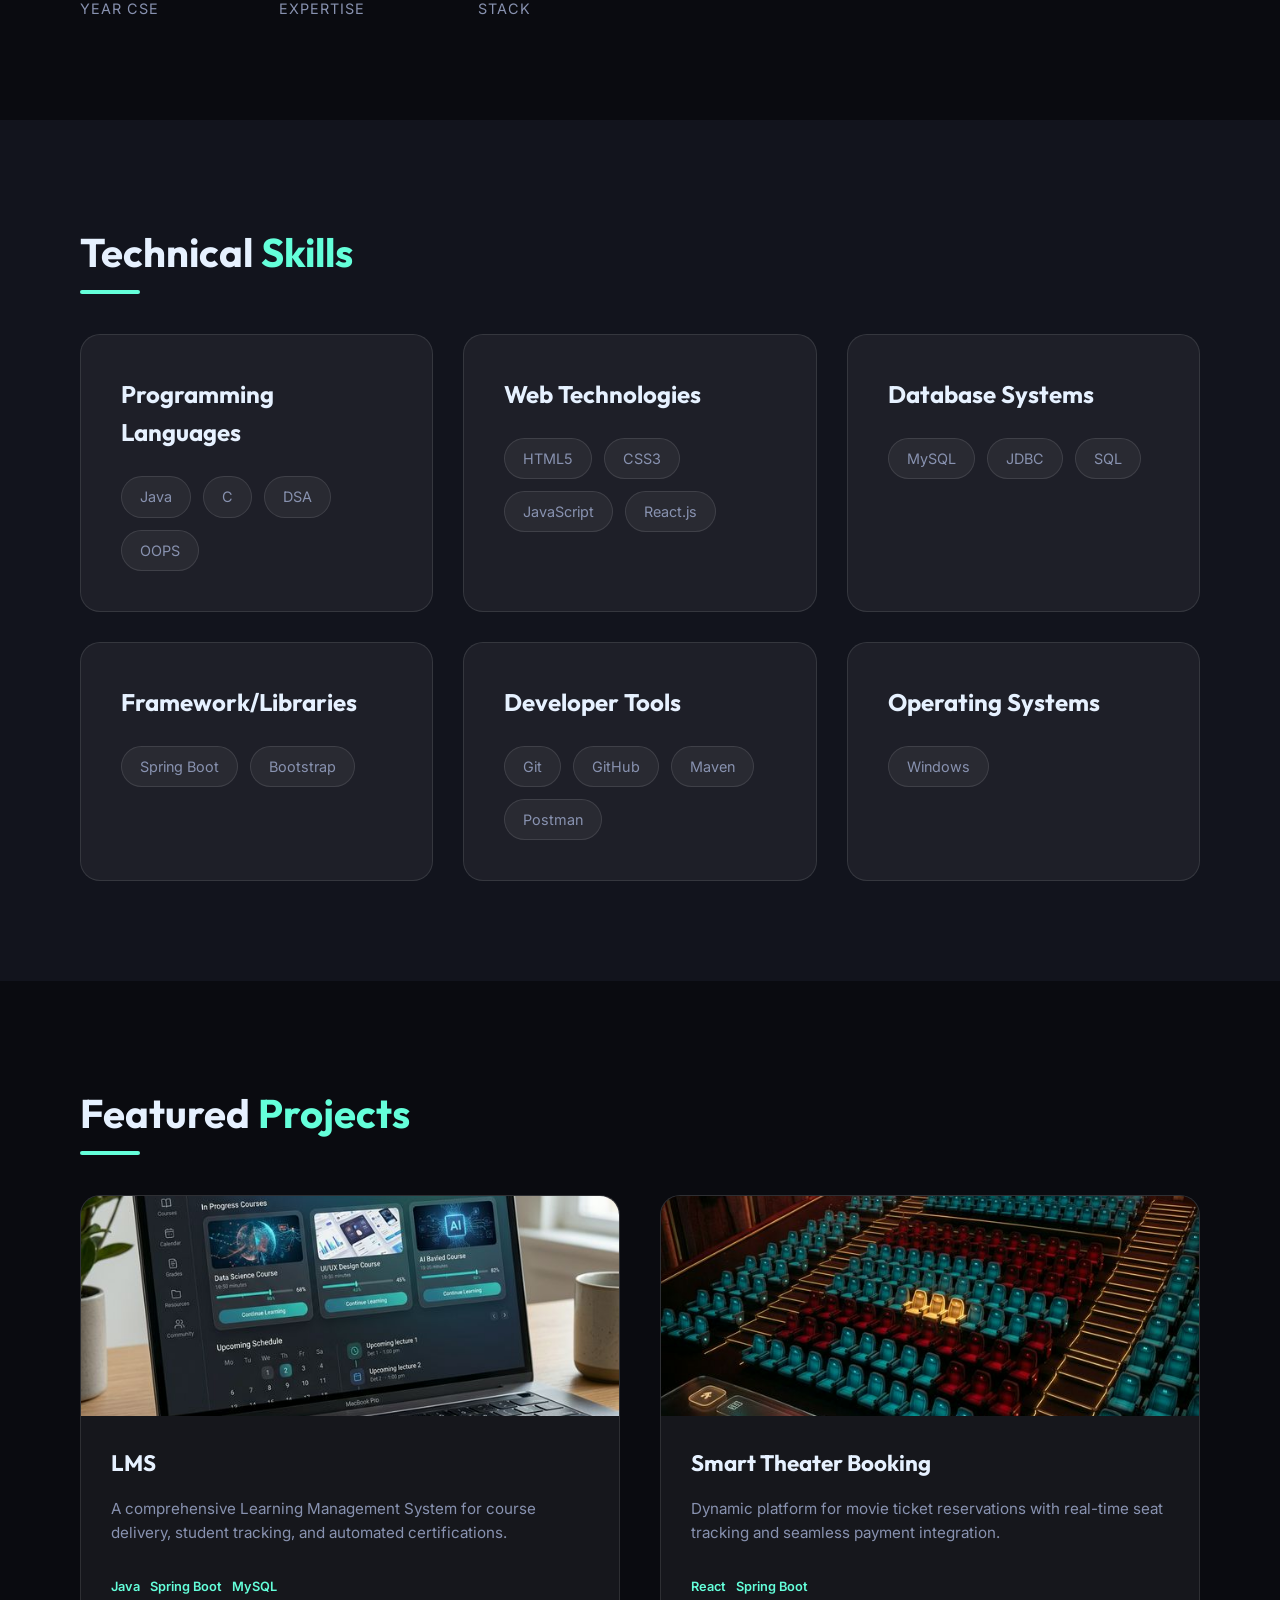
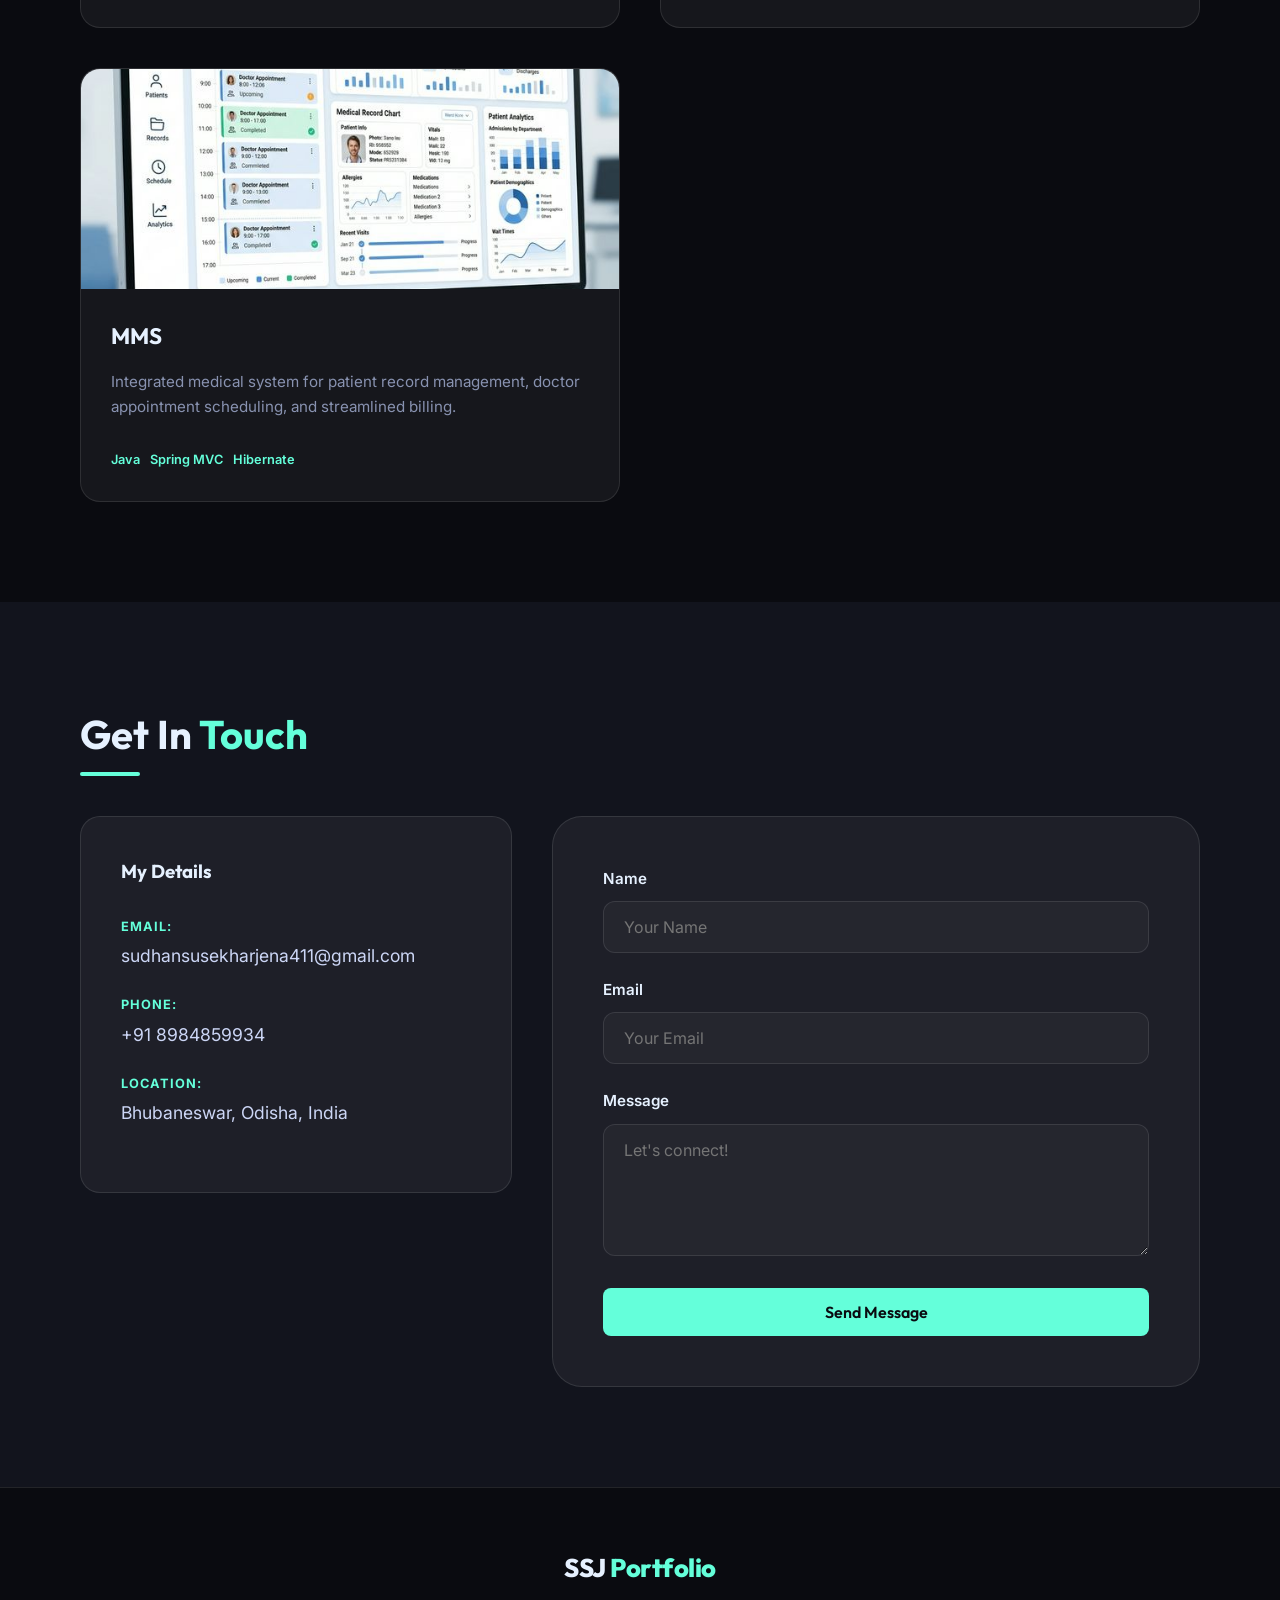
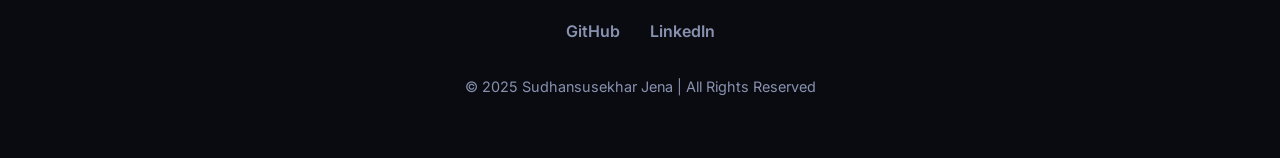
==== commit 5a295f2b: "deploy: f025840714c9251af1bfd90bdfe27a0b4678e9f8" ====
--- a/index.html
+++ b/index.html
@@ -61,7 +61,7 @@
                     <div class="education-grid">
                         <div class="edu-item">
                             <h4>B.Tech in CSE</h4>
-                            <p>GIET, Khorda (3rd Year)</p>
+                            <p>GIET, Khorda (4th Year)</p>
                         </div>
                         <div class="edu-item">
                             <h4>12th Grade</h4>
@@ -71,7 +71,7 @@
 
                     <div class="stat-grid">
                         <div class="stat">
-                            <span class="stat-num">3rd</span>
+                            <span class="stat-num">4th</span>
                             <span class="stat-label">Year CSE</span>
                         </div>
                         <div class="stat">
